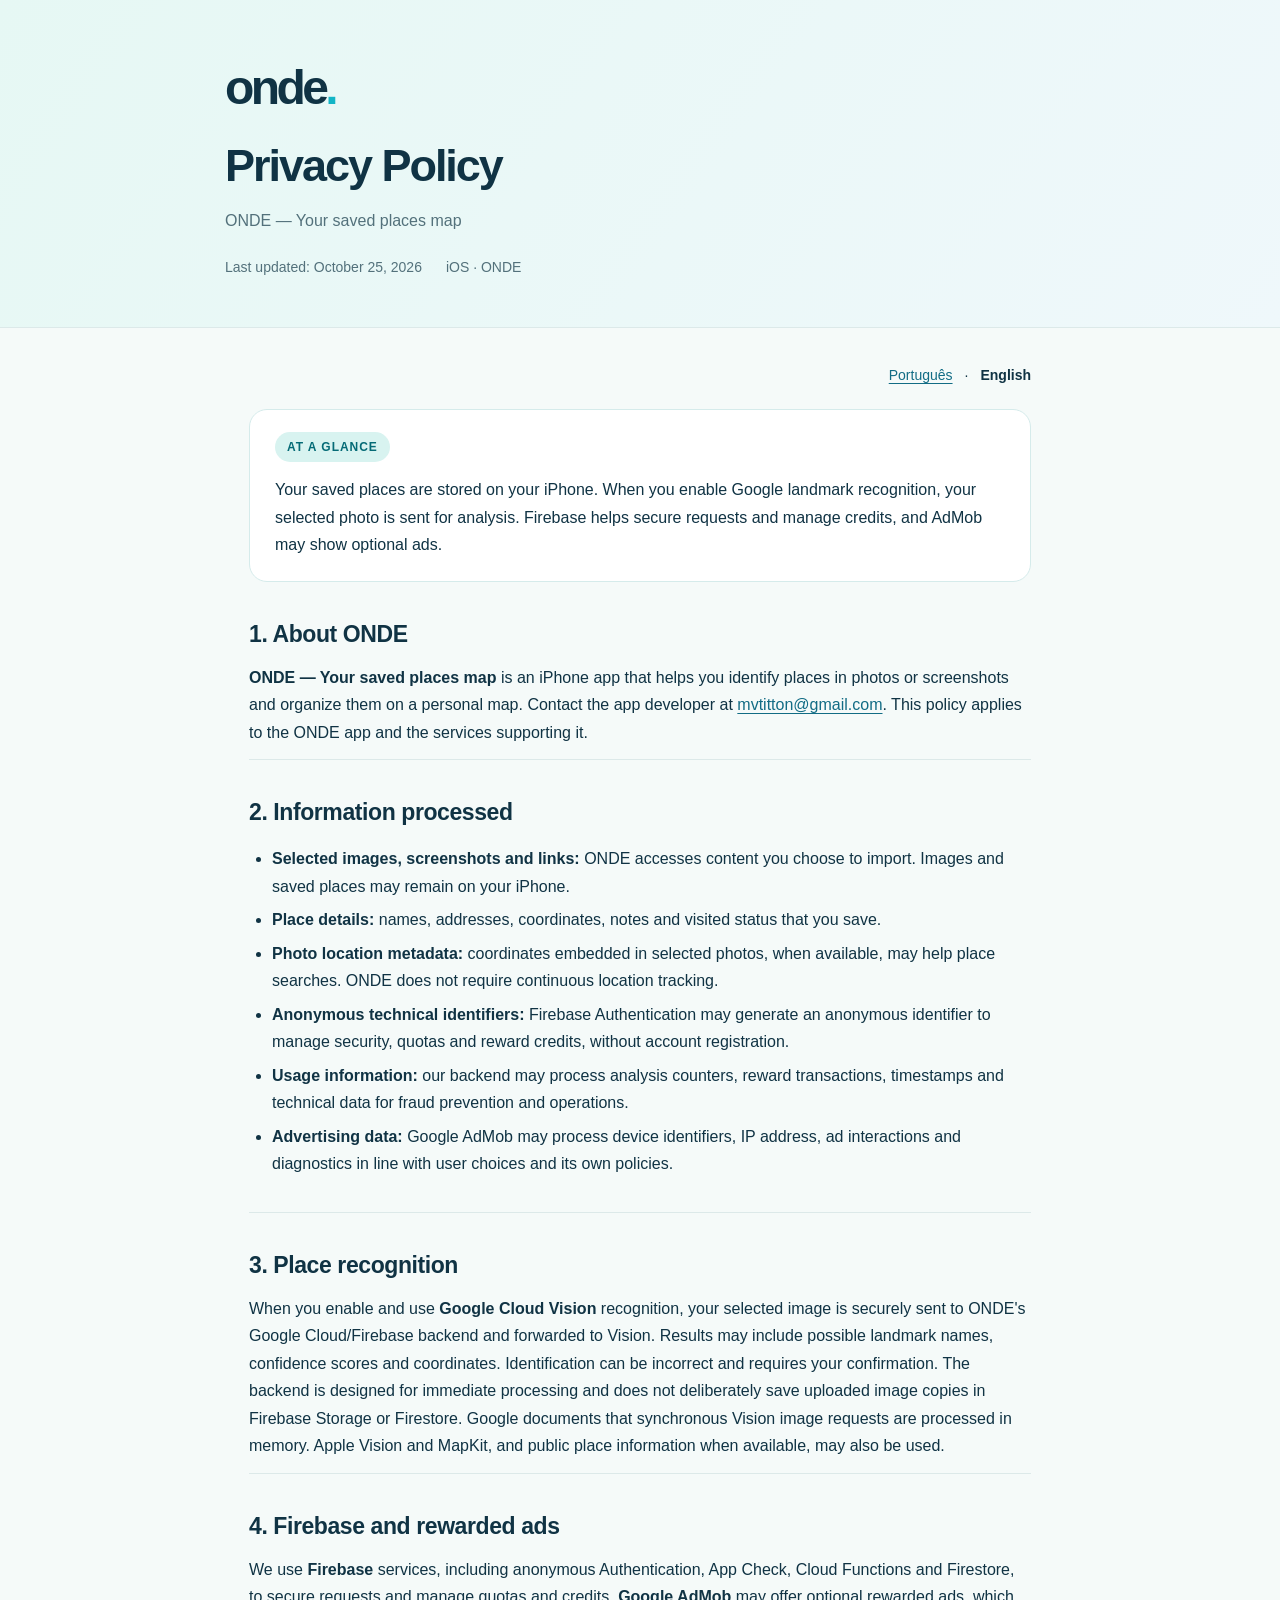
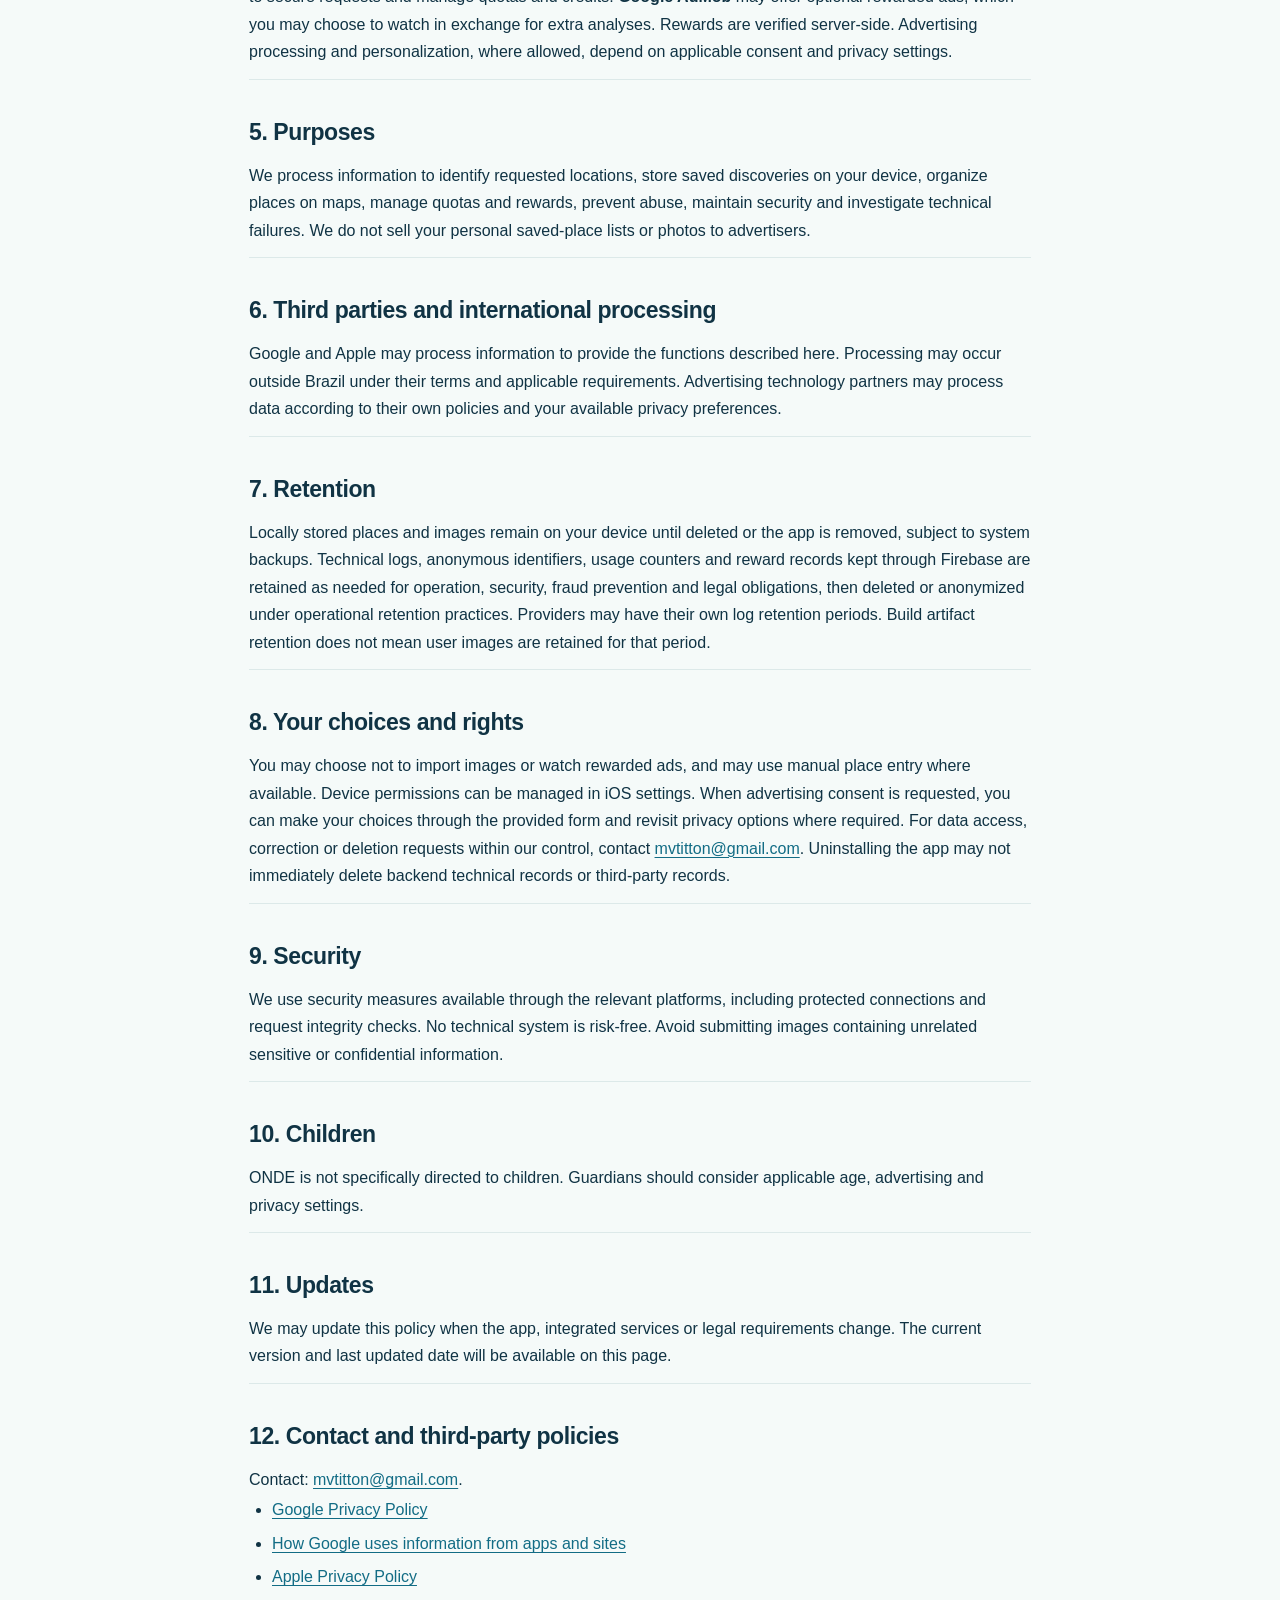
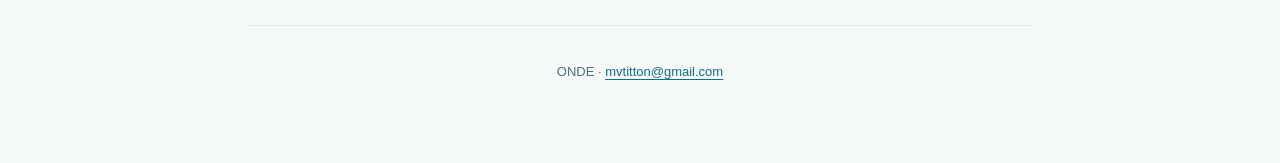
==== privacy-en.html @ e4cfd6c1 "Initial commit" ====
<!doctype html>
<html lang="en">
<head><meta charset="utf-8"/><meta name="viewport" content="width=device-width, initial-scale=1"/>
<meta name="description" content="Privacy Policy for ONDE on iPhone."/>
<meta name="robots" content="index, follow"/><meta name="theme-color" content="#e6f8f4"/>
<title>Privacy Policy | ONDE</title><link rel="stylesheet" href="style.css"/></head>
<body><header><div class="hero"><div class="logo">onde<b>.</b></div><h1>Privacy Policy</h1><p class="sub">ONDE — Your saved places map</p><div class="meta"><span>Last updated: October 25, 2026</span><span>iOS · ONDE</span></div></div></header>
<main><nav class="lang" aria-label="Language"><a class="" href="index.html">Português</a><span>·</span><a class="active" href="privacy-en.html">English</a></nav>
<aside class="summary"><span class="pill">At a glance</span><p style="margin-top:14px;margin-bottom:0">Your saved places are stored on your iPhone. When you enable Google landmark recognition, your selected photo is sent for analysis. Firebase helps secure requests and manage credits, and AdMob may show optional ads.</p></aside>
<section><h2>1. About ONDE</h2><div><strong>ONDE — Your saved places map</strong> is an iPhone app that helps you identify places in photos or screenshots and organize them on a personal map. Contact the app developer at <a href="mailto:mvtitton@gmail.com">mvtitton@gmail.com</a>. This policy applies to the ONDE app and the services supporting it.</div></section><section><h2>2. Information processed</h2><div><ul><li><strong>Selected images, screenshots and links:</strong> ONDE accesses content you choose to import. Images and saved places may remain on your iPhone.</li><li><strong>Place details:</strong> names, addresses, coordinates, notes and visited status that you save.</li><li><strong>Photo location metadata:</strong> coordinates embedded in selected photos, when available, may help place searches. ONDE does not require continuous location tracking.</li><li><strong>Anonymous technical identifiers:</strong> Firebase Authentication may generate an anonymous identifier to manage security, quotas and reward credits, without account registration.</li><li><strong>Usage information:</strong> our backend may process analysis counters, reward transactions, timestamps and technical data for fraud prevention and operations.</li><li><strong>Advertising data:</strong> Google AdMob may process device identifiers, IP address, ad interactions and diagnostics in line with user choices and its own policies.</li></ul></div></section><section><h2>3. Place recognition</h2><div>When you enable and use <strong>Google Cloud Vision</strong> recognition, your selected image is securely sent to ONDE's Google Cloud/Firebase backend and forwarded to Vision. Results may include possible landmark names, confidence scores and coordinates. Identification can be incorrect and requires your confirmation. The backend is designed for immediate processing and does not deliberately save uploaded image copies in Firebase Storage or Firestore. Google documents that synchronous Vision image requests are processed in memory. Apple Vision and MapKit, and public place information when available, may also be used.</div></section><section><h2>4. Firebase and rewarded ads</h2><div>We use <strong>Firebase</strong> services, including anonymous Authentication, App Check, Cloud Functions and Firestore, to secure requests and manage quotas and credits. <strong>Google AdMob</strong> may offer optional rewarded ads, which you may choose to watch in exchange for extra analyses. Rewards are verified server-side. Advertising processing and personalization, where allowed, depend on applicable consent and privacy settings.</div></section><section><h2>5. Purposes</h2><div>We process information to identify requested locations, store saved discoveries on your device, organize places on maps, manage quotas and rewards, prevent abuse, maintain security and investigate technical failures. We do not sell your personal saved-place lists or photos to advertisers.</div></section><section><h2>6. Third parties and international processing</h2><div>Google and Apple may process information to provide the functions described here. Processing may occur outside Brazil under their terms and applicable requirements. Advertising technology partners may process data according to their own policies and your available privacy preferences.</div></section><section><h2>7. Retention</h2><div>Locally stored places and images remain on your device until deleted or the app is removed, subject to system backups. Technical logs, anonymous identifiers, usage counters and reward records kept through Firebase are retained as needed for operation, security, fraud prevention and legal obligations, then deleted or anonymized under operational retention practices. Providers may have their own log retention periods. Build artifact retention does not mean user images are retained for that period.</div></section><section><h2>8. Your choices and rights</h2><div>You may choose not to import images or watch rewarded ads, and may use manual place entry where available. Device permissions can be managed in iOS settings. When advertising consent is requested, you can make your choices through the provided form and revisit privacy options where required. For data access, correction or deletion requests within our control, contact <a href="mailto:mvtitton@gmail.com?subject=ONDE%20-%20Privacy">mvtitton@gmail.com</a>. Uninstalling the app may not immediately delete backend technical records or third-party records.</div></section><section><h2>9. Security</h2><div>We use security measures available through the relevant platforms, including protected connections and request integrity checks. No technical system is risk-free. Avoid submitting images containing unrelated sensitive or confidential information.</div></section><section><h2>10. Children</h2><div>ONDE is not specifically directed to children. Guardians should consider applicable age, advertising and privacy settings.</div></section><section><h2>11. Updates</h2><div>We may update this policy when the app, integrated services or legal requirements change. The current version and last updated date will be available on this page.</div></section><section><h2>12. Contact and third-party policies</h2><div>Contact: <a href="mailto:mvtitton@gmail.com">mvtitton@gmail.com</a>.<ul><li><a href="https://policies.google.com/privacy" rel="noopener noreferrer" target="_blank">Google Privacy Policy</a></li><li><a href="https://policies.google.com/technologies/partner-sites" rel="noopener noreferrer" target="_blank">How Google uses information from apps and sites</a></li><li><a href="https://www.apple.com/legal/privacy/" rel="noopener noreferrer" target="_blank">Apple Privacy Policy</a></li></ul></div></section>
<footer>ONDE · <a href="mailto:mvtitton@gmail.com">mvtitton@gmail.com</a></footer></main></body></html>
---- style.css ----
:root{--bg:#f5faf9;--ink:#103344;--teal:#1c92a3;--muted:#53717b;--line:#dce9e9;--white:#fff;--soft:#e5f5f4}
*{box-sizing:border-box}html{scroll-behavior:smooth}body{font:16px/1.72 -apple-system,BlinkMacSystemFont,"Segoe UI",Roboto,Arial,sans-serif;background:var(--bg);margin:0;color:var(--ink)}
a{color:#126c85;text-decoration-thickness:1px;text-underline-offset:3px}a:hover{color:#065064}
header{background:linear-gradient(125deg,#e6f8f4,#eff8fb);padding:64px 24px 48px;border-bottom:1px solid var(--line)}
.hero{max-width:830px;margin:auto}.logo{font-size:48px;font-weight:780;letter-spacing:-.075em;line-height:1}.logo b{color:#13b5c6}h1{font-size:clamp(29px,4vw,45px);line-height:1.18;letter-spacing:-.045em;margin:27px 0 15px}h2{font-size:23px;line-height:1.3;letter-spacing:-.018em;margin:38px 0 14px}p{margin:0 0 17px}small,.sub{color:var(--muted)}main{max-width:830px;margin:0 auto;padding:35px 24px 80px}section{border-bottom:1px solid var(--line);padding-bottom:13px}ul{margin:0 0 18px;padding-left:23px}li{padding:3px 0}.summary{border:1px solid #d5ebeb;background:var(--white);border-radius:18px;padding:22px 25px;margin:0 0 30px}.pill{display:inline-block;font-size:12px;font-weight:650;letter-spacing:.08em;text-transform:uppercase;color:#056b76;background:#d8f3f0;border-radius:50px;padding:5px 12px}.meta{display:flex;gap:24px;flex-wrap:wrap;font-size:14px;margin-top:20px}.meta span{color:var(--muted)}.lang{display:flex;gap:12px;justify-content:flex-end;font-size:14px;margin-bottom:22px}.active{font-weight:700;color:var(--ink);text-decoration:none}footer{text-align:center;color:var(--muted);font-size:13px;margin-top:35px}@media(max-width:540px){header{padding:44px 21px 36px}main{padding:27px 20px 55px}.summary{padding:19px}}
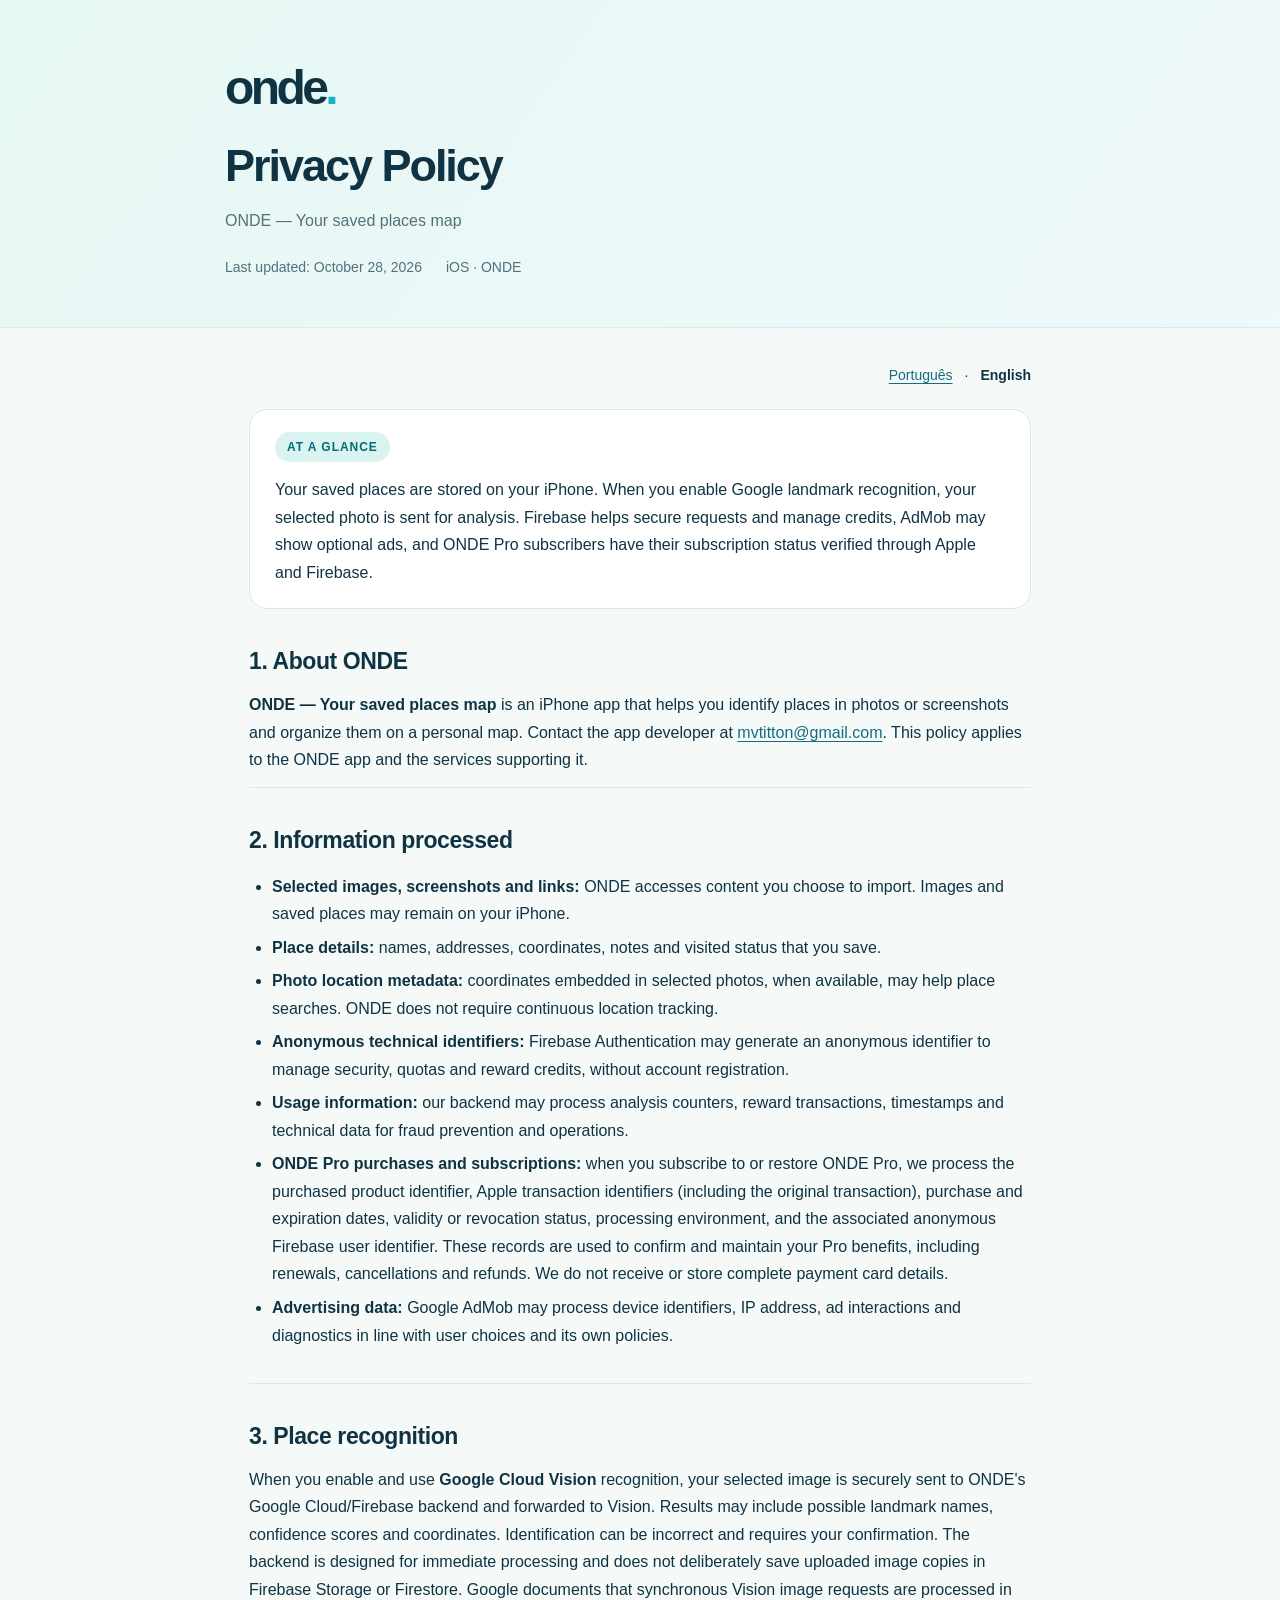
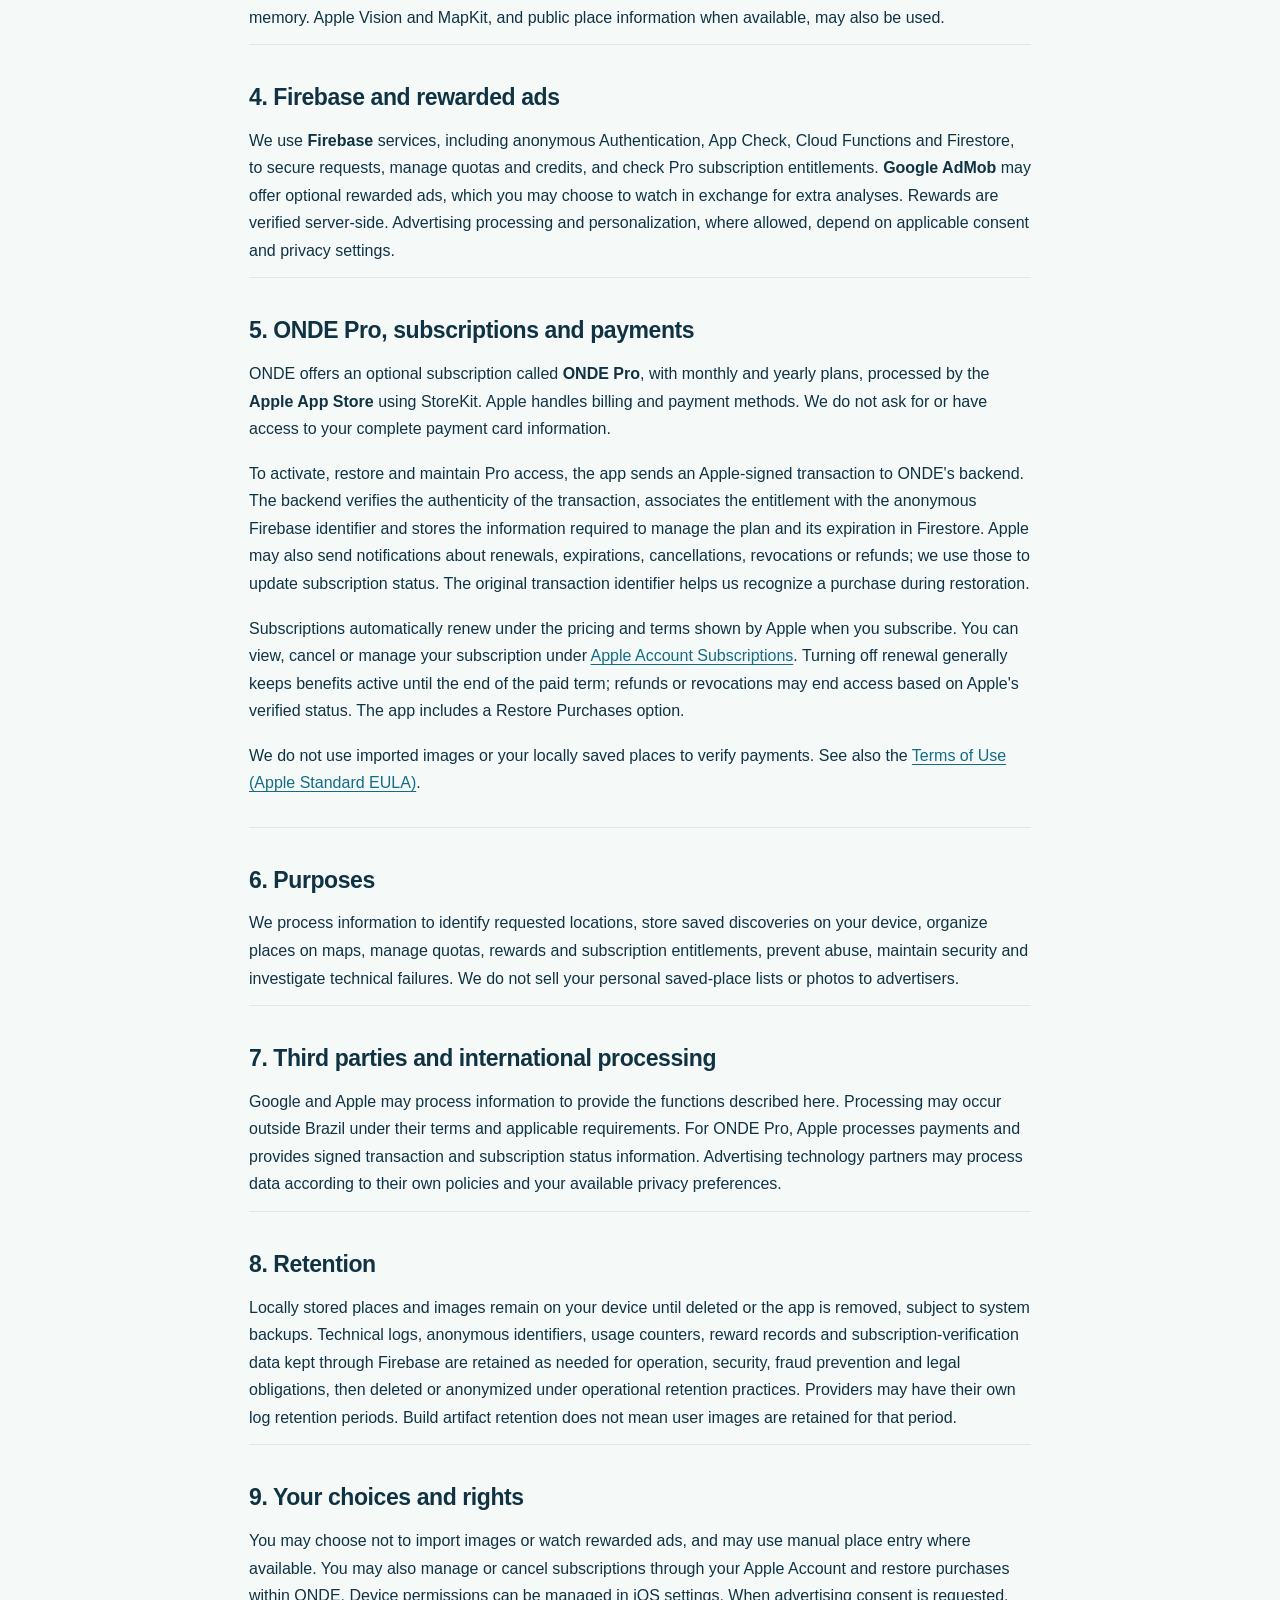
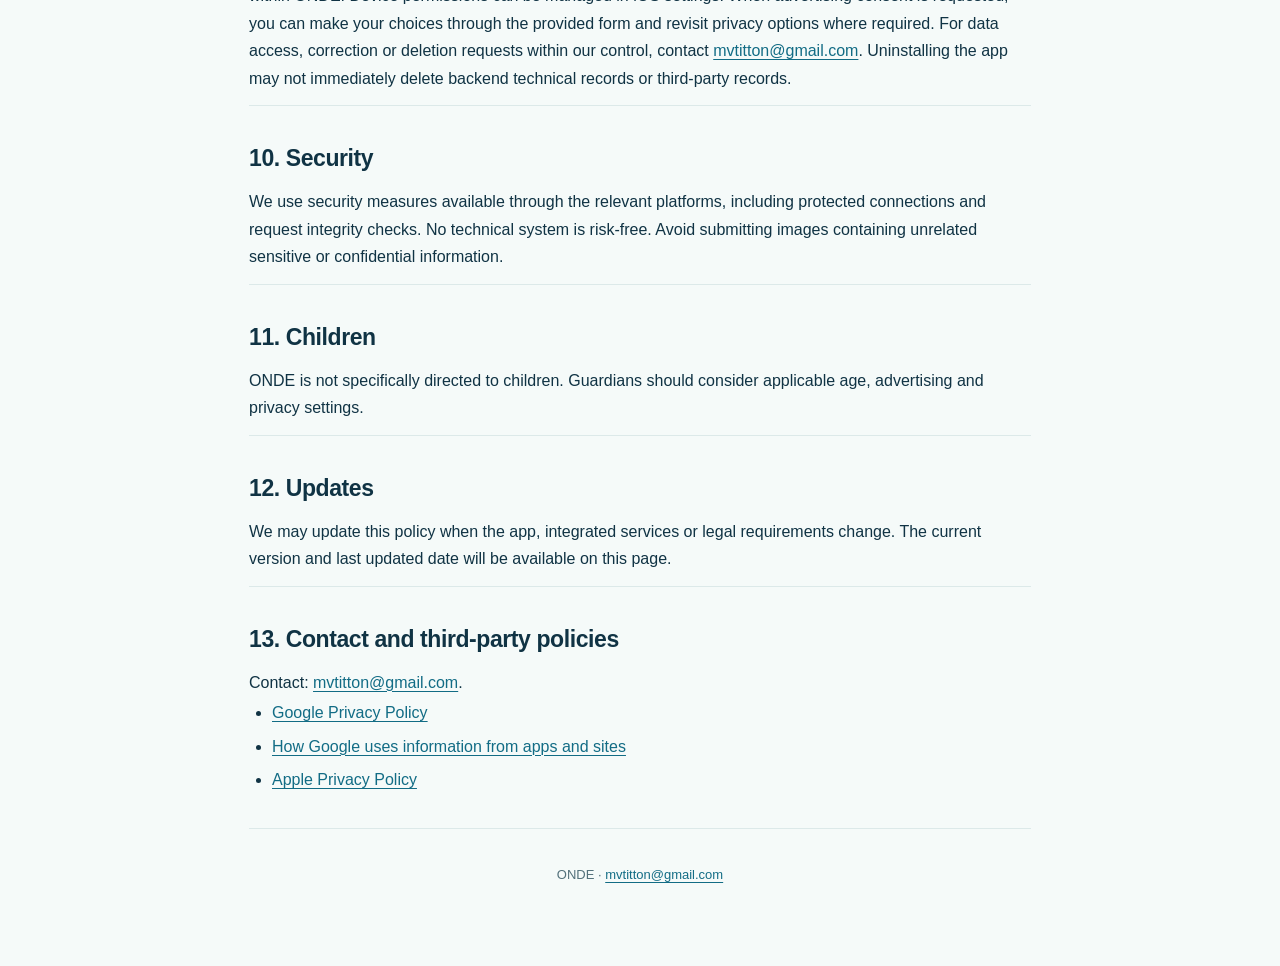
==== commit 1f052a2c: "Update ONDE Pro subscription privacy disclosures (EN)" ====
--- a/privacy-en.html
+++ b/privacy-en.html
@@ -4,8 +4,8 @@
 <meta name="description" content="Privacy Policy for ONDE on iPhone."/>
 <meta name="robots" content="index, follow"/><meta name="theme-color" content="#e6f8f4"/>
 <title>Privacy Policy | ONDE</title><link rel="stylesheet" href="style.css"/></head>
-<body><header><div class="hero"><div class="logo">onde<b>.</b></div><h1>Privacy Policy</h1><p class="sub">ONDE — Your saved places map</p><div class="meta"><span>Last updated: October 25, 2026</span><span>iOS · ONDE</span></div></div></header>
+<body><header><div class="hero"><div class="logo">onde<b>.</b></div><h1>Privacy Policy</h1><p class="sub">ONDE — Your saved places map</p><div class="meta"><span>Last updated: October 28, 2026</span><span>iOS · ONDE</span></div></div></header>
 <main><nav class="lang" aria-label="Language"><a class="" href="index.html">Português</a><span>·</span><a class="active" href="privacy-en.html">English</a></nav>
-<aside class="summary"><span class="pill">At a glance</span><p style="margin-top:14px;margin-bottom:0">Your saved places are stored on your iPhone. When you enable Google landmark recognition, your selected photo is sent for analysis. Firebase helps secure requests and manage credits, and AdMob may show optional ads.</p></aside>
-<section><h2>1. About ONDE</h2><div><strong>ONDE — Your saved places map</strong> is an iPhone app that helps you identify places in photos or screenshots and organize them on a personal map. Contact the app developer at <a href="mailto:mvtitton@gmail.com">mvtitton@gmail.com</a>. This policy applies to the ONDE app and the services supporting it.</div></section><section><h2>2. Information processed</h2><div><ul><li><strong>Selected images, screenshots and links:</strong> ONDE accesses content you choose to import. Images and saved places may remain on your iPhone.</li><li><strong>Place details:</strong> names, addresses, coordinates, notes and visited status that you save.</li><li><strong>Photo location metadata:</strong> coordinates embedded in selected photos, when available, may help place searches. ONDE does not require continuous location tracking.</li><li><strong>Anonymous technical identifiers:</strong> Firebase Authentication may generate an anonymous identifier to manage security, quotas and reward credits, without account registration.</li><li><strong>Usage information:</strong> our backend may process analysis counters, reward transactions, timestamps and technical data for fraud prevention and operations.</li><li><strong>Advertising data:</strong> Google AdMob may process device identifiers, IP address, ad interactions and diagnostics in line with user choices and its own policies.</li></ul></div></section><section><h2>3. Place recognition</h2><div>When you enable and use <strong>Google Cloud Vision</strong> recognition, your selected image is securely sent to ONDE's Google Cloud/Firebase backend and forwarded to Vision. Results may include possible landmark names, confidence scores and coordinates. Identification can be incorrect and requires your confirmation. The backend is designed for immediate processing and does not deliberately save uploaded image copies in Firebase Storage or Firestore. Google documents that synchronous Vision image requests are processed in memory. Apple Vision and MapKit, and public place information when available, may also be used.</div></section><section><h2>4. Firebase and rewarded ads</h2><div>We use <strong>Firebase</strong> services, including anonymous Authentication, App Check, Cloud Functions and Firestore, to secure requests and manage quotas and credits. <strong>Google AdMob</strong> may offer optional rewarded ads, which you may choose to watch in exchange for extra analyses. Rewards are verified server-side. Advertising processing and personalization, where allowed, depend on applicable consent and privacy settings.</div></section><section><h2>5. Purposes</h2><div>We process information to identify requested locations, store saved discoveries on your device, organize places on maps, manage quotas and rewards, prevent abuse, maintain security and investigate technical failures. We do not sell your personal saved-place lists or photos to advertisers.</div></section><section><h2>6. Third parties and international processing</h2><div>Google and Apple may process information to provide the functions described here. Processing may occur outside Brazil under their terms and applicable requirements. Advertising technology partners may process data according to their own policies and your available privacy preferences.</div></section><section><h2>7. Retention</h2><div>Locally stored places and images remain on your device until deleted or the app is removed, subject to system backups. Technical logs, anonymous identifiers, usage counters and reward records kept through Firebase are retained as needed for operation, security, fraud prevention and legal obligations, then deleted or anonymized under operational retention practices. Providers may have their own log retention periods. Build artifact retention does not mean user images are retained for that period.</div></section><section><h2>8. Your choices and rights</h2><div>You may choose not to import images or watch rewarded ads, and may use manual place entry where available. Device permissions can be managed in iOS settings. When advertising consent is requested, you can make your choices through the provided form and revisit privacy options where required. For data access, correction or deletion requests within our control, contact <a href="mailto:mvtitton@gmail.com?subject=ONDE%20-%20Privacy">mvtitton@gmail.com</a>. Uninstalling the app may not immediately delete backend technical records or third-party records.</div></section><section><h2>9. Security</h2><div>We use security measures available through the relevant platforms, including protected connections and request integrity checks. No technical system is risk-free. Avoid submitting images containing unrelated sensitive or confidential information.</div></section><section><h2>10. Children</h2><div>ONDE is not specifically directed to children. Guardians should consider applicable age, advertising and privacy settings.</div></section><section><h2>11. Updates</h2><div>We may update this policy when the app, integrated services or legal requirements change. The current version and last updated date will be available on this page.</div></section><section><h2>12. Contact and third-party policies</h2><div>Contact: <a href="mailto:mvtitton@gmail.com">mvtitton@gmail.com</a>.<ul><li><a href="https://policies.google.com/privacy" rel="noopener noreferrer" target="_blank">Google Privacy Policy</a></li><li><a href="https://policies.google.com/technologies/partner-sites" rel="noopener noreferrer" target="_blank">How Google uses information from apps and sites</a></li><li><a href="https://www.apple.com/legal/privacy/" rel="noopener noreferrer" target="_blank">Apple Privacy Policy</a></li></ul></div></section>
+<aside class="summary"><span class="pill">At a glance</span><p style="margin-top:14px;margin-bottom:0">Your saved places are stored on your iPhone. When you enable Google landmark recognition, your selected photo is sent for analysis. Firebase helps secure requests and manage credits, AdMob may show optional ads, and ONDE Pro subscribers have their subscription status verified through Apple and Firebase.</p></aside>
+<section><h2>1. About ONDE</h2><div><strong>ONDE — Your saved places map</strong> is an iPhone app that helps you identify places in photos or screenshots and organize them on a personal map. Contact the app developer at <a href="mailto:mvtitton@gmail.com">mvtitton@gmail.com</a>. This policy applies to the ONDE app and the services supporting it.</div></section><section><h2>2. Information processed</h2><div><ul><li><strong>Selected images, screenshots and links:</strong> ONDE accesses content you choose to import. Images and saved places may remain on your iPhone.</li><li><strong>Place details:</strong> names, addresses, coordinates, notes and visited status that you save.</li><li><strong>Photo location metadata:</strong> coordinates embedded in selected photos, when available, may help place searches. ONDE does not require continuous location tracking.</li><li><strong>Anonymous technical identifiers:</strong> Firebase Authentication may generate an anonymous identifier to manage security, quotas and reward credits, without account registration.</li><li><strong>Usage information:</strong> our backend may process analysis counters, reward transactions, timestamps and technical data for fraud prevention and operations.</li><li><strong>ONDE Pro purchases and subscriptions:</strong> when you subscribe to or restore ONDE Pro, we process the purchased product identifier, Apple transaction identifiers (including the original transaction), purchase and expiration dates, validity or revocation status, processing environment, and the associated anonymous Firebase user identifier. These records are used to confirm and maintain your Pro benefits, including renewals, cancellations and refunds. We do not receive or store complete payment card details.</li><li><strong>Advertising data:</strong> Google AdMob may process device identifiers, IP address, ad interactions and diagnostics in line with user choices and its own policies.</li></ul></div></section><section><h2>3. Place recognition</h2><div>When you enable and use <strong>Google Cloud Vision</strong> recognition, your selected image is securely sent to ONDE's Google Cloud/Firebase backend and forwarded to Vision. Results may include possible landmark names, confidence scores and coordinates. Identification can be incorrect and requires your confirmation. The backend is designed for immediate processing and does not deliberately save uploaded image copies in Firebase Storage or Firestore. Google documents that synchronous Vision image requests are processed in memory. Apple Vision and MapKit, and public place information when available, may also be used.</div></section><section><h2>4. Firebase and rewarded ads</h2><div>We use <strong>Firebase</strong> services, including anonymous Authentication, App Check, Cloud Functions and Firestore, to secure requests, manage quotas and credits, and check Pro subscription entitlements. <strong>Google AdMob</strong> may offer optional rewarded ads, which you may choose to watch in exchange for extra analyses. Rewards are verified server-side. Advertising processing and personalization, where allowed, depend on applicable consent and privacy settings.</div></section><section><h2>5. ONDE Pro, subscriptions and payments</h2><div><p>ONDE offers an optional subscription called <strong>ONDE Pro</strong>, with monthly and yearly plans, processed by the <strong>Apple App Store</strong> using StoreKit. Apple handles billing and payment methods. We do not ask for or have access to your complete payment card information.</p><p>To activate, restore and maintain Pro access, the app sends an Apple-signed transaction to ONDE's backend. The backend verifies the authenticity of the transaction, associates the entitlement with the anonymous Firebase identifier and stores the information required to manage the plan and its expiration in Firestore. Apple may also send notifications about renewals, expirations, cancellations, revocations or refunds; we use those to update subscription status. The original transaction identifier helps us recognize a purchase during restoration.</p><p>Subscriptions automatically renew under the pricing and terms shown by Apple when you subscribe. You can view, cancel or manage your subscription under <a href="https://apps.apple.com/account/subscriptions" target="_blank" rel="noopener noreferrer">Apple Account Subscriptions</a>. Turning off renewal generally keeps benefits active until the end of the paid term; refunds or revocations may end access based on Apple's verified status. The app includes a Restore Purchases option.</p><p>We do not use imported images or your locally saved places to verify payments. See also the <a href="https://www.apple.com/legal/internet-services/itunes/dev/stdeula/" target="_blank" rel="noopener noreferrer">Terms of Use (Apple Standard EULA)</a>.</p></div></section><section><h2>6. Purposes</h2><div>We process information to identify requested locations, store saved discoveries on your device, organize places on maps, manage quotas, rewards and subscription entitlements, prevent abuse, maintain security and investigate technical failures. We do not sell your personal saved-place lists or photos to advertisers.</div></section><section><h2>7. Third parties and international processing</h2><div>Google and Apple may process information to provide the functions described here. Processing may occur outside Brazil under their terms and applicable requirements. For ONDE Pro, Apple processes payments and provides signed transaction and subscription status information. Advertising technology partners may process data according to their own policies and your available privacy preferences.</div></section><section><h2>8. Retention</h2><div>Locally stored places and images remain on your device until deleted or the app is removed, subject to system backups. Technical logs, anonymous identifiers, usage counters, reward records and subscription-verification data kept through Firebase are retained as needed for operation, security, fraud prevention and legal obligations, then deleted or anonymized under operational retention practices. Providers may have their own log retention periods. Build artifact retention does not mean user images are retained for that period.</div></section><section><h2>9. Your choices and rights</h2><div>You may choose not to import images or watch rewarded ads, and may use manual place entry where available. You may also manage or cancel subscriptions through your Apple Account and restore purchases within ONDE. Device permissions can be managed in iOS settings. When advertising consent is requested, you can make your choices through the provided form and revisit privacy options where required. For data access, correction or deletion requests within our control, contact <a href="mailto:mvtitton@gmail.com?subject=ONDE%20-%20Privacy">mvtitton@gmail.com</a>. Uninstalling the app may not immediately delete backend technical records or third-party records.</div></section><section><h2>10. Security</h2><div>We use security measures available through the relevant platforms, including protected connections and request integrity checks. No technical system is risk-free. Avoid submitting images containing unrelated sensitive or confidential information.</div></section><section><h2>11. Children</h2><div>ONDE is not specifically directed to children. Guardians should consider applicable age, advertising and privacy settings.</div></section><section><h2>12. Updates</h2><div>We may update this policy when the app, integrated services or legal requirements change. The current version and last updated date will be available on this page.</div></section><section><h2>13. Contact and third-party policies</h2><div>Contact: <a href="mailto:mvtitton@gmail.com">mvtitton@gmail.com</a>.<ul><li><a href="https://policies.google.com/privacy" rel="noopener noreferrer" target="_blank">Google Privacy Policy</a></li><li><a href="https://policies.google.com/technologies/partner-sites" rel="noopener noreferrer" target="_blank">How Google uses information from apps and sites</a></li><li><a href="https://www.apple.com/legal/privacy/" rel="noopener noreferrer" target="_blank">Apple Privacy Policy</a></li></ul></div></section>
 <footer>ONDE · <a href="mailto:mvtitton@gmail.com">mvtitton@gmail.com</a></footer></main></body></html>
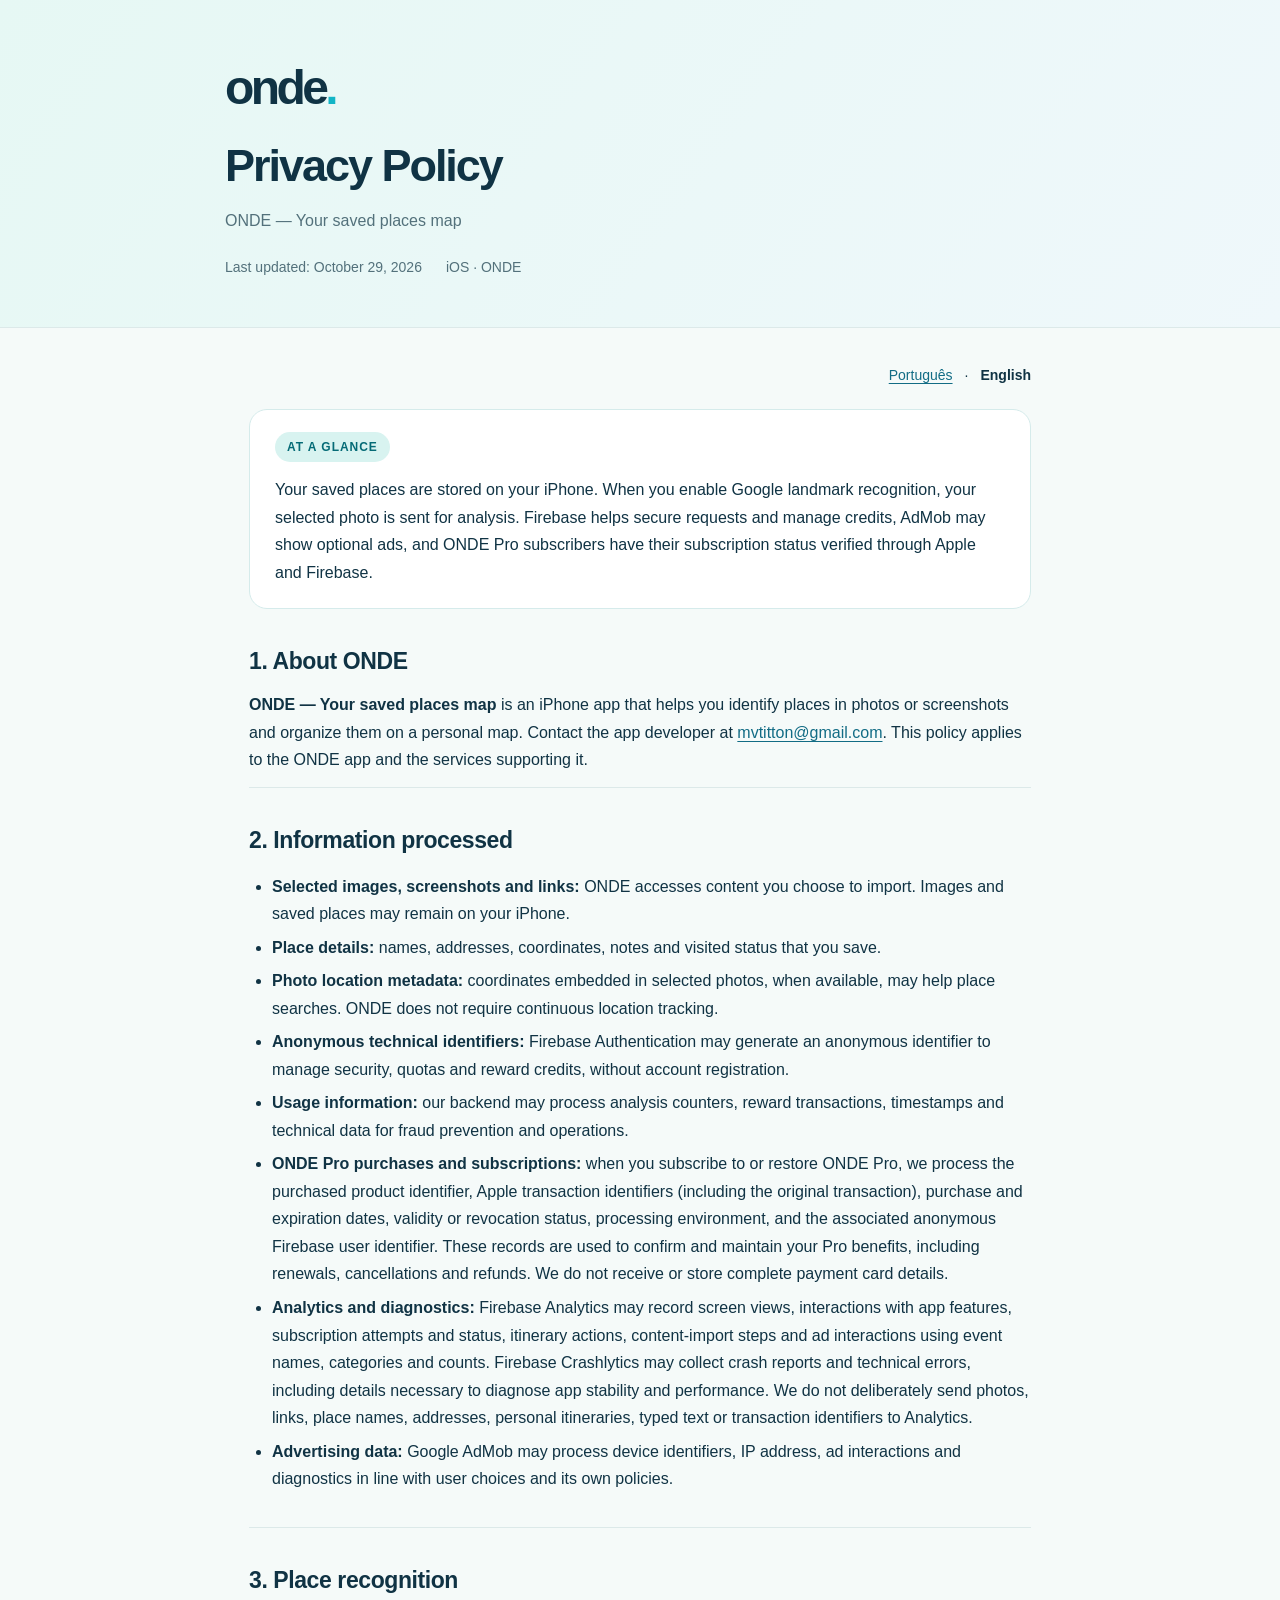
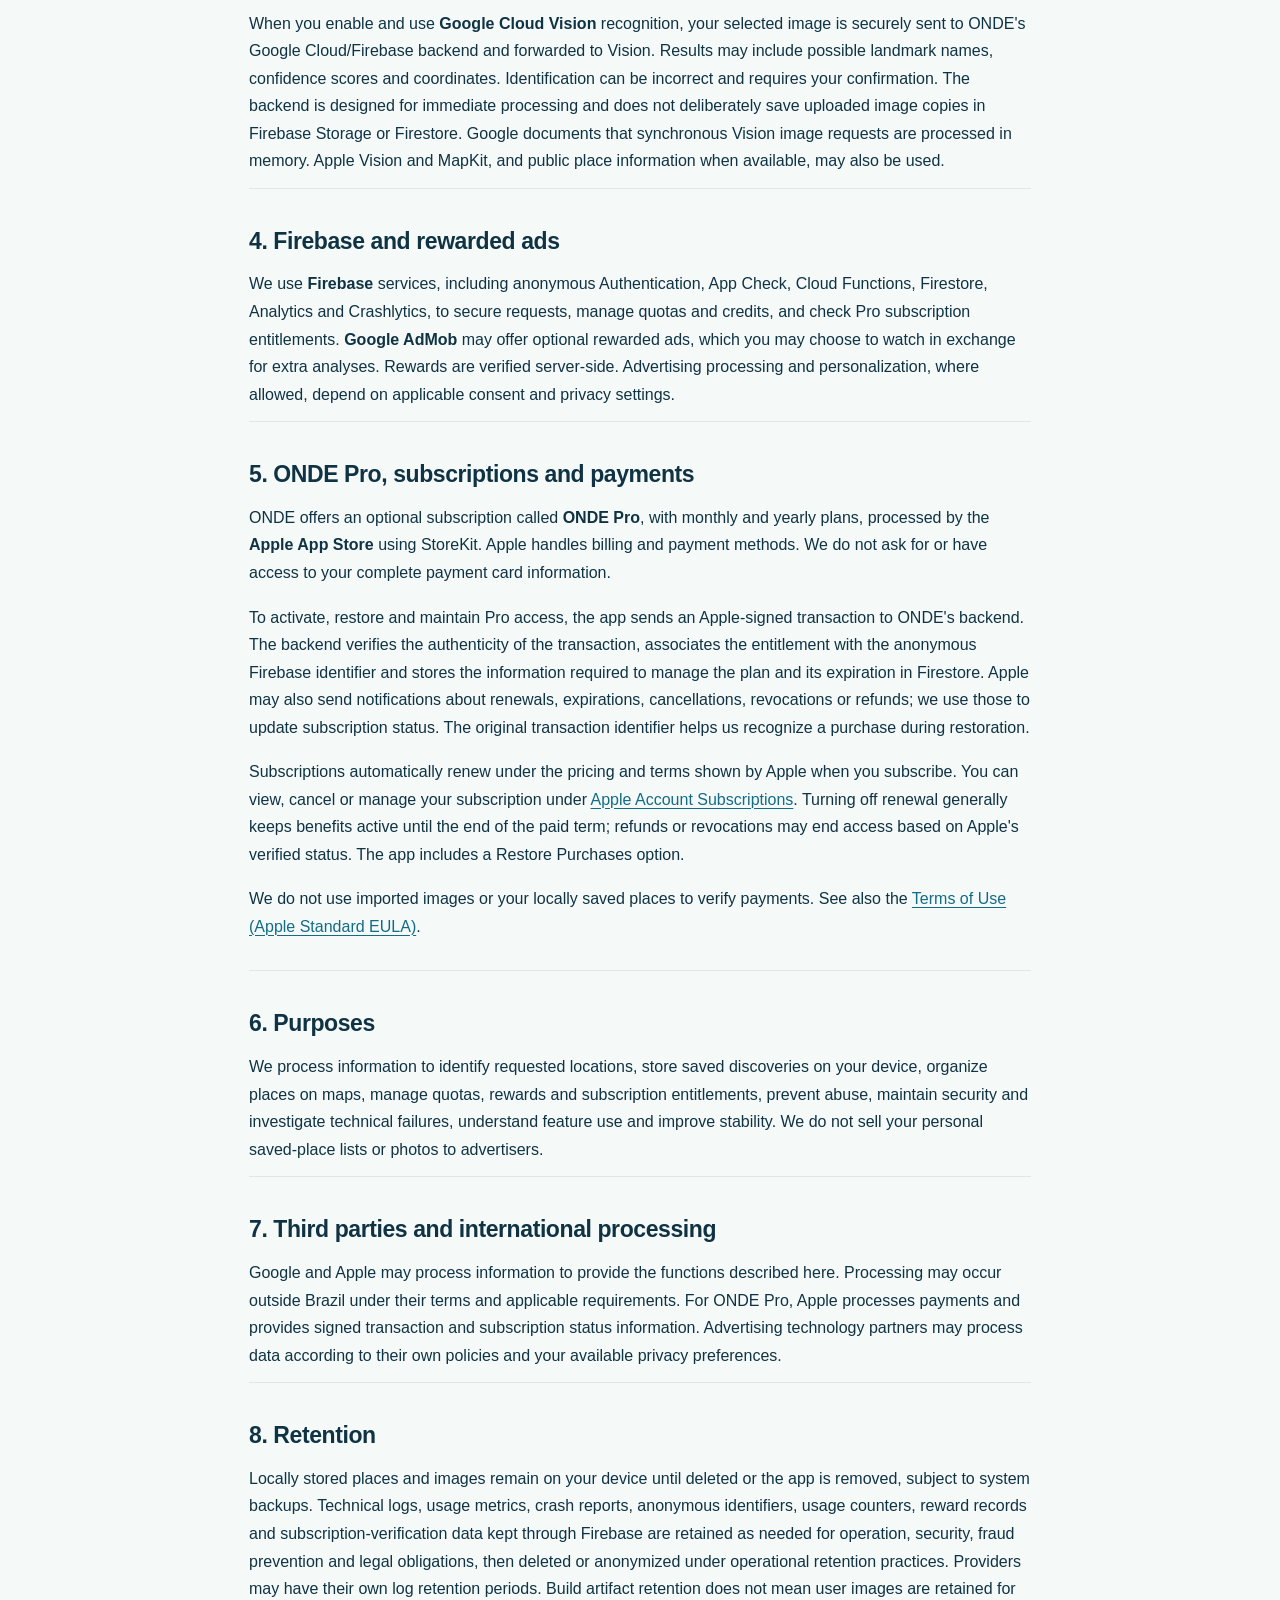
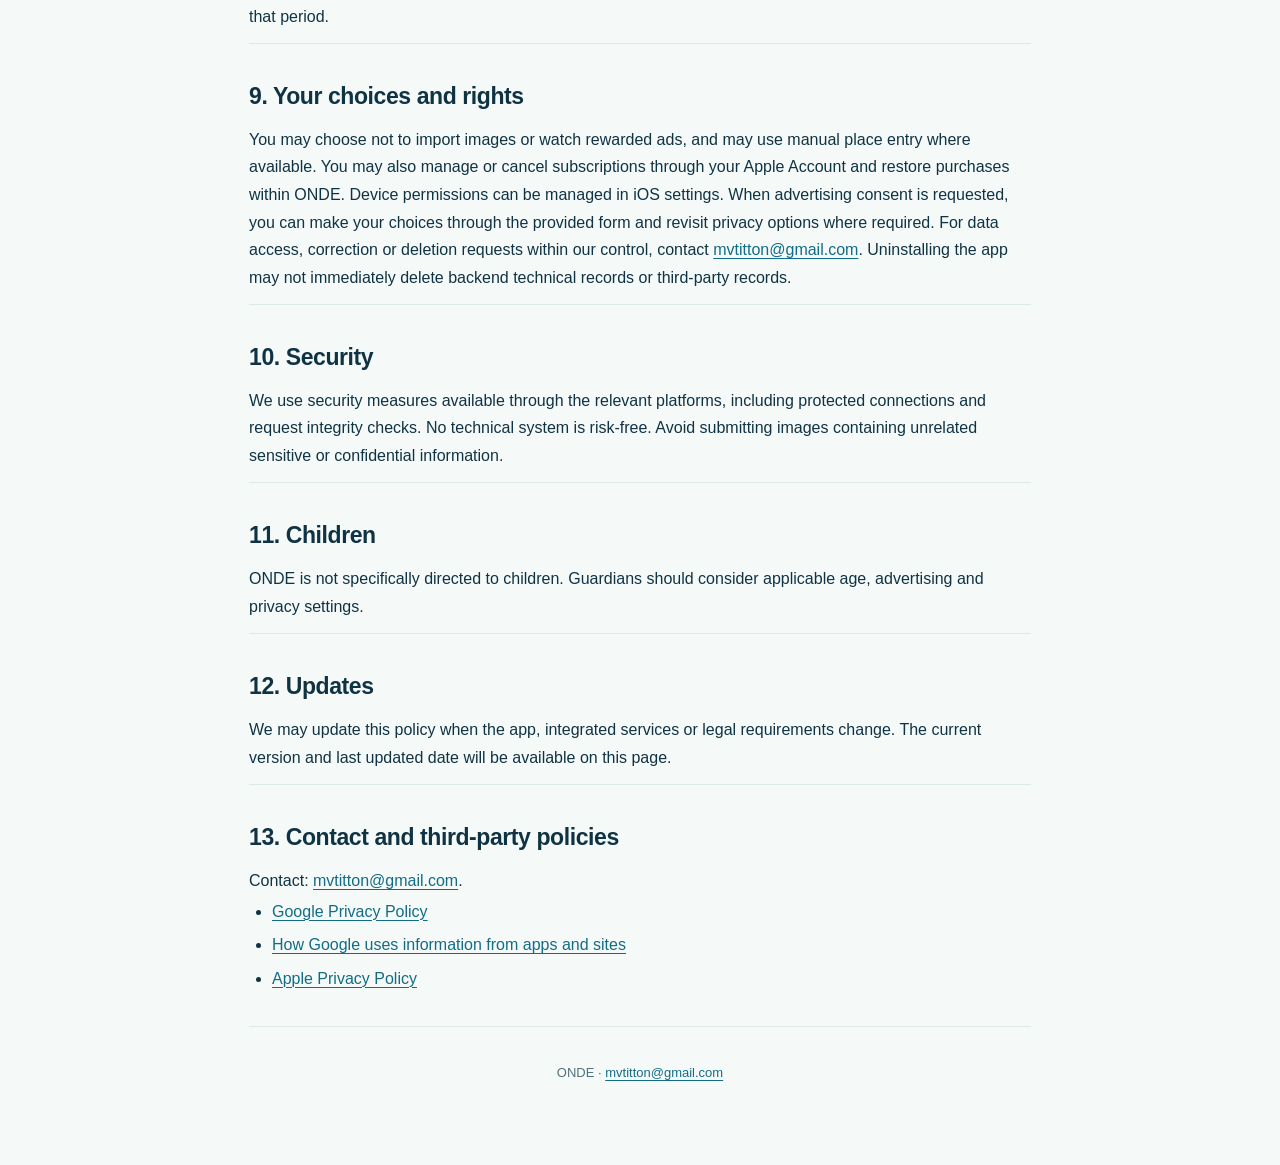
==== commit f59767e7: "Document Firebase Analytics and Crashlytics processing (EN)" ====
--- a/privacy-en.html
+++ b/privacy-en.html
@@ -4,8 +4,8 @@
 <meta name="description" content="Privacy Policy for ONDE on iPhone."/>
 <meta name="robots" content="index, follow"/><meta name="theme-color" content="#e6f8f4"/>
 <title>Privacy Policy | ONDE</title><link rel="stylesheet" href="style.css"/></head>
-<body><header><div class="hero"><div class="logo">onde<b>.</b></div><h1>Privacy Policy</h1><p class="sub">ONDE — Your saved places map</p><div class="meta"><span>Last updated: October 28, 2026</span><span>iOS · ONDE</span></div></div></header>
+<body><header><div class="hero"><div class="logo">onde<b>.</b></div><h1>Privacy Policy</h1><p class="sub">ONDE — Your saved places map</p><div class="meta"><span>Last updated: October 29, 2026</span><span>iOS · ONDE</span></div></div></header>
 <main><nav class="lang" aria-label="Language"><a class="" href="index.html">Português</a><span>·</span><a class="active" href="privacy-en.html">English</a></nav>
 <aside class="summary"><span class="pill">At a glance</span><p style="margin-top:14px;margin-bottom:0">Your saved places are stored on your iPhone. When you enable Google landmark recognition, your selected photo is sent for analysis. Firebase helps secure requests and manage credits, AdMob may show optional ads, and ONDE Pro subscribers have their subscription status verified through Apple and Firebase.</p></aside>
-<section><h2>1. About ONDE</h2><div><strong>ONDE — Your saved places map</strong> is an iPhone app that helps you identify places in photos or screenshots and organize them on a personal map. Contact the app developer at <a href="mailto:mvtitton@gmail.com">mvtitton@gmail.com</a>. This policy applies to the ONDE app and the services supporting it.</div></section><section><h2>2. Information processed</h2><div><ul><li><strong>Selected images, screenshots and links:</strong> ONDE accesses content you choose to import. Images and saved places may remain on your iPhone.</li><li><strong>Place details:</strong> names, addresses, coordinates, notes and visited status that you save.</li><li><strong>Photo location metadata:</strong> coordinates embedded in selected photos, when available, may help place searches. ONDE does not require continuous location tracking.</li><li><strong>Anonymous technical identifiers:</strong> Firebase Authentication may generate an anonymous identifier to manage security, quotas and reward credits, without account registration.</li><li><strong>Usage information:</strong> our backend may process analysis counters, reward transactions, timestamps and technical data for fraud prevention and operations.</li><li><strong>ONDE Pro purchases and subscriptions:</strong> when you subscribe to or restore ONDE Pro, we process the purchased product identifier, Apple transaction identifiers (including the original transaction), purchase and expiration dates, validity or revocation status, processing environment, and the associated anonymous Firebase user identifier. These records are used to confirm and maintain your Pro benefits, including renewals, cancellations and refunds. We do not receive or store complete payment card details.</li><li><strong>Advertising data:</strong> Google AdMob may process device identifiers, IP address, ad interactions and diagnostics in line with user choices and its own policies.</li></ul></div></section><section><h2>3. Place recognition</h2><div>When you enable and use <strong>Google Cloud Vision</strong> recognition, your selected image is securely sent to ONDE's Google Cloud/Firebase backend and forwarded to Vision. Results may include possible landmark names, confidence scores and coordinates. Identification can be incorrect and requires your confirmation. The backend is designed for immediate processing and does not deliberately save uploaded image copies in Firebase Storage or Firestore. Google documents that synchronous Vision image requests are processed in memory. Apple Vision and MapKit, and public place information when available, may also be used.</div></section><section><h2>4. Firebase and rewarded ads</h2><div>We use <strong>Firebase</strong> services, including anonymous Authentication, App Check, Cloud Functions and Firestore, to secure requests, manage quotas and credits, and check Pro subscription entitlements. <strong>Google AdMob</strong> may offer optional rewarded ads, which you may choose to watch in exchange for extra analyses. Rewards are verified server-side. Advertising processing and personalization, where allowed, depend on applicable consent and privacy settings.</div></section><section><h2>5. ONDE Pro, subscriptions and payments</h2><div><p>ONDE offers an optional subscription called <strong>ONDE Pro</strong>, with monthly and yearly plans, processed by the <strong>Apple App Store</strong> using StoreKit. Apple handles billing and payment methods. We do not ask for or have access to your complete payment card information.</p><p>To activate, restore and maintain Pro access, the app sends an Apple-signed transaction to ONDE's backend. The backend verifies the authenticity of the transaction, associates the entitlement with the anonymous Firebase identifier and stores the information required to manage the plan and its expiration in Firestore. Apple may also send notifications about renewals, expirations, cancellations, revocations or refunds; we use those to update subscription status. The original transaction identifier helps us recognize a purchase during restoration.</p><p>Subscriptions automatically renew under the pricing and terms shown by Apple when you subscribe. You can view, cancel or manage your subscription under <a href="https://apps.apple.com/account/subscriptions" target="_blank" rel="noopener noreferrer">Apple Account Subscriptions</a>. Turning off renewal generally keeps benefits active until the end of the paid term; refunds or revocations may end access based on Apple's verified status. The app includes a Restore Purchases option.</p><p>We do not use imported images or your locally saved places to verify payments. See also the <a href="https://www.apple.com/legal/internet-services/itunes/dev/stdeula/" target="_blank" rel="noopener noreferrer">Terms of Use (Apple Standard EULA)</a>.</p></div></section><section><h2>6. Purposes</h2><div>We process information to identify requested locations, store saved discoveries on your device, organize places on maps, manage quotas, rewards and subscription entitlements, prevent abuse, maintain security and investigate technical failures. We do not sell your personal saved-place lists or photos to advertisers.</div></section><section><h2>7. Third parties and international processing</h2><div>Google and Apple may process information to provide the functions described here. Processing may occur outside Brazil under their terms and applicable requirements. For ONDE Pro, Apple processes payments and provides signed transaction and subscription status information. Advertising technology partners may process data according to their own policies and your available privacy preferences.</div></section><section><h2>8. Retention</h2><div>Locally stored places and images remain on your device until deleted or the app is removed, subject to system backups. Technical logs, anonymous identifiers, usage counters, reward records and subscription-verification data kept through Firebase are retained as needed for operation, security, fraud prevention and legal obligations, then deleted or anonymized under operational retention practices. Providers may have their own log retention periods. Build artifact retention does not mean user images are retained for that period.</div></section><section><h2>9. Your choices and rights</h2><div>You may choose not to import images or watch rewarded ads, and may use manual place entry where available. You may also manage or cancel subscriptions through your Apple Account and restore purchases within ONDE. Device permissions can be managed in iOS settings. When advertising consent is requested, you can make your choices through the provided form and revisit privacy options where required. For data access, correction or deletion requests within our control, contact <a href="mailto:mvtitton@gmail.com?subject=ONDE%20-%20Privacy">mvtitton@gmail.com</a>. Uninstalling the app may not immediately delete backend technical records or third-party records.</div></section><section><h2>10. Security</h2><div>We use security measures available through the relevant platforms, including protected connections and request integrity checks. No technical system is risk-free. Avoid submitting images containing unrelated sensitive or confidential information.</div></section><section><h2>11. Children</h2><div>ONDE is not specifically directed to children. Guardians should consider applicable age, advertising and privacy settings.</div></section><section><h2>12. Updates</h2><div>We may update this policy when the app, integrated services or legal requirements change. The current version and last updated date will be available on this page.</div></section><section><h2>13. Contact and third-party policies</h2><div>Contact: <a href="mailto:mvtitton@gmail.com">mvtitton@gmail.com</a>.<ul><li><a href="https://policies.google.com/privacy" rel="noopener noreferrer" target="_blank">Google Privacy Policy</a></li><li><a href="https://policies.google.com/technologies/partner-sites" rel="noopener noreferrer" target="_blank">How Google uses information from apps and sites</a></li><li><a href="https://www.apple.com/legal/privacy/" rel="noopener noreferrer" target="_blank">Apple Privacy Policy</a></li></ul></div></section>
+<section><h2>1. About ONDE</h2><div><strong>ONDE — Your saved places map</strong> is an iPhone app that helps you identify places in photos or screenshots and organize them on a personal map. Contact the app developer at <a href="mailto:mvtitton@gmail.com">mvtitton@gmail.com</a>. This policy applies to the ONDE app and the services supporting it.</div></section><section><h2>2. Information processed</h2><div><ul><li><strong>Selected images, screenshots and links:</strong> ONDE accesses content you choose to import. Images and saved places may remain on your iPhone.</li><li><strong>Place details:</strong> names, addresses, coordinates, notes and visited status that you save.</li><li><strong>Photo location metadata:</strong> coordinates embedded in selected photos, when available, may help place searches. ONDE does not require continuous location tracking.</li><li><strong>Anonymous technical identifiers:</strong> Firebase Authentication may generate an anonymous identifier to manage security, quotas and reward credits, without account registration.</li><li><strong>Usage information:</strong> our backend may process analysis counters, reward transactions, timestamps and technical data for fraud prevention and operations.</li><li><strong>ONDE Pro purchases and subscriptions:</strong> when you subscribe to or restore ONDE Pro, we process the purchased product identifier, Apple transaction identifiers (including the original transaction), purchase and expiration dates, validity or revocation status, processing environment, and the associated anonymous Firebase user identifier. These records are used to confirm and maintain your Pro benefits, including renewals, cancellations and refunds. We do not receive or store complete payment card details.</li><li><strong>Analytics and diagnostics:</strong> Firebase Analytics may record screen views, interactions with app features, subscription attempts and status, itinerary actions, content-import steps and ad interactions using event names, categories and counts. Firebase Crashlytics may collect crash reports and technical errors, including details necessary to diagnose app stability and performance. We do not deliberately send photos, links, place names, addresses, personal itineraries, typed text or transaction identifiers to Analytics.</li><li><strong>Advertising data:</strong> Google AdMob may process device identifiers, IP address, ad interactions and diagnostics in line with user choices and its own policies.</li></ul></div></section><section><h2>3. Place recognition</h2><div>When you enable and use <strong>Google Cloud Vision</strong> recognition, your selected image is securely sent to ONDE's Google Cloud/Firebase backend and forwarded to Vision. Results may include possible landmark names, confidence scores and coordinates. Identification can be incorrect and requires your confirmation. The backend is designed for immediate processing and does not deliberately save uploaded image copies in Firebase Storage or Firestore. Google documents that synchronous Vision image requests are processed in memory. Apple Vision and MapKit, and public place information when available, may also be used.</div></section><section><h2>4. Firebase and rewarded ads</h2><div>We use <strong>Firebase</strong> services, including anonymous Authentication, App Check, Cloud Functions, Firestore, Analytics and Crashlytics, to secure requests, manage quotas and credits, and check Pro subscription entitlements. <strong>Google AdMob</strong> may offer optional rewarded ads, which you may choose to watch in exchange for extra analyses. Rewards are verified server-side. Advertising processing and personalization, where allowed, depend on applicable consent and privacy settings.</div></section><section><h2>5. ONDE Pro, subscriptions and payments</h2><div><p>ONDE offers an optional subscription called <strong>ONDE Pro</strong>, with monthly and yearly plans, processed by the <strong>Apple App Store</strong> using StoreKit. Apple handles billing and payment methods. We do not ask for or have access to your complete payment card information.</p><p>To activate, restore and maintain Pro access, the app sends an Apple-signed transaction to ONDE's backend. The backend verifies the authenticity of the transaction, associates the entitlement with the anonymous Firebase identifier and stores the information required to manage the plan and its expiration in Firestore. Apple may also send notifications about renewals, expirations, cancellations, revocations or refunds; we use those to update subscription status. The original transaction identifier helps us recognize a purchase during restoration.</p><p>Subscriptions automatically renew under the pricing and terms shown by Apple when you subscribe. You can view, cancel or manage your subscription under <a href="https://apps.apple.com/account/subscriptions" target="_blank" rel="noopener noreferrer">Apple Account Subscriptions</a>. Turning off renewal generally keeps benefits active until the end of the paid term; refunds or revocations may end access based on Apple's verified status. The app includes a Restore Purchases option.</p><p>We do not use imported images or your locally saved places to verify payments. See also the <a href="https://www.apple.com/legal/internet-services/itunes/dev/stdeula/" target="_blank" rel="noopener noreferrer">Terms of Use (Apple Standard EULA)</a>.</p></div></section><section><h2>6. Purposes</h2><div>We process information to identify requested locations, store saved discoveries on your device, organize places on maps, manage quotas, rewards and subscription entitlements, prevent abuse, maintain security and investigate technical failures, understand feature use and improve stability. We do not sell your personal saved-place lists or photos to advertisers.</div></section><section><h2>7. Third parties and international processing</h2><div>Google and Apple may process information to provide the functions described here. Processing may occur outside Brazil under their terms and applicable requirements. For ONDE Pro, Apple processes payments and provides signed transaction and subscription status information. Advertising technology partners may process data according to their own policies and your available privacy preferences.</div></section><section><h2>8. Retention</h2><div>Locally stored places and images remain on your device until deleted or the app is removed, subject to system backups. Technical logs, usage metrics, crash reports, anonymous identifiers, usage counters, reward records and subscription-verification data kept through Firebase are retained as needed for operation, security, fraud prevention and legal obligations, then deleted or anonymized under operational retention practices. Providers may have their own log retention periods. Build artifact retention does not mean user images are retained for that period.</div></section><section><h2>9. Your choices and rights</h2><div>You may choose not to import images or watch rewarded ads, and may use manual place entry where available. You may also manage or cancel subscriptions through your Apple Account and restore purchases within ONDE. Device permissions can be managed in iOS settings. When advertising consent is requested, you can make your choices through the provided form and revisit privacy options where required. For data access, correction or deletion requests within our control, contact <a href="mailto:mvtitton@gmail.com?subject=ONDE%20-%20Privacy">mvtitton@gmail.com</a>. Uninstalling the app may not immediately delete backend technical records or third-party records.</div></section><section><h2>10. Security</h2><div>We use security measures available through the relevant platforms, including protected connections and request integrity checks. No technical system is risk-free. Avoid submitting images containing unrelated sensitive or confidential information.</div></section><section><h2>11. Children</h2><div>ONDE is not specifically directed to children. Guardians should consider applicable age, advertising and privacy settings.</div></section><section><h2>12. Updates</h2><div>We may update this policy when the app, integrated services or legal requirements change. The current version and last updated date will be available on this page.</div></section><section><h2>13. Contact and third-party policies</h2><div>Contact: <a href="mailto:mvtitton@gmail.com">mvtitton@gmail.com</a>.<ul><li><a href="https://policies.google.com/privacy" rel="noopener noreferrer" target="_blank">Google Privacy Policy</a></li><li><a href="https://policies.google.com/technologies/partner-sites" rel="noopener noreferrer" target="_blank">How Google uses information from apps and sites</a></li><li><a href="https://www.apple.com/legal/privacy/" rel="noopener noreferrer" target="_blank">Apple Privacy Policy</a></li></ul></div></section>
 <footer>ONDE · <a href="mailto:mvtitton@gmail.com">mvtitton@gmail.com</a></footer></main></body></html>
